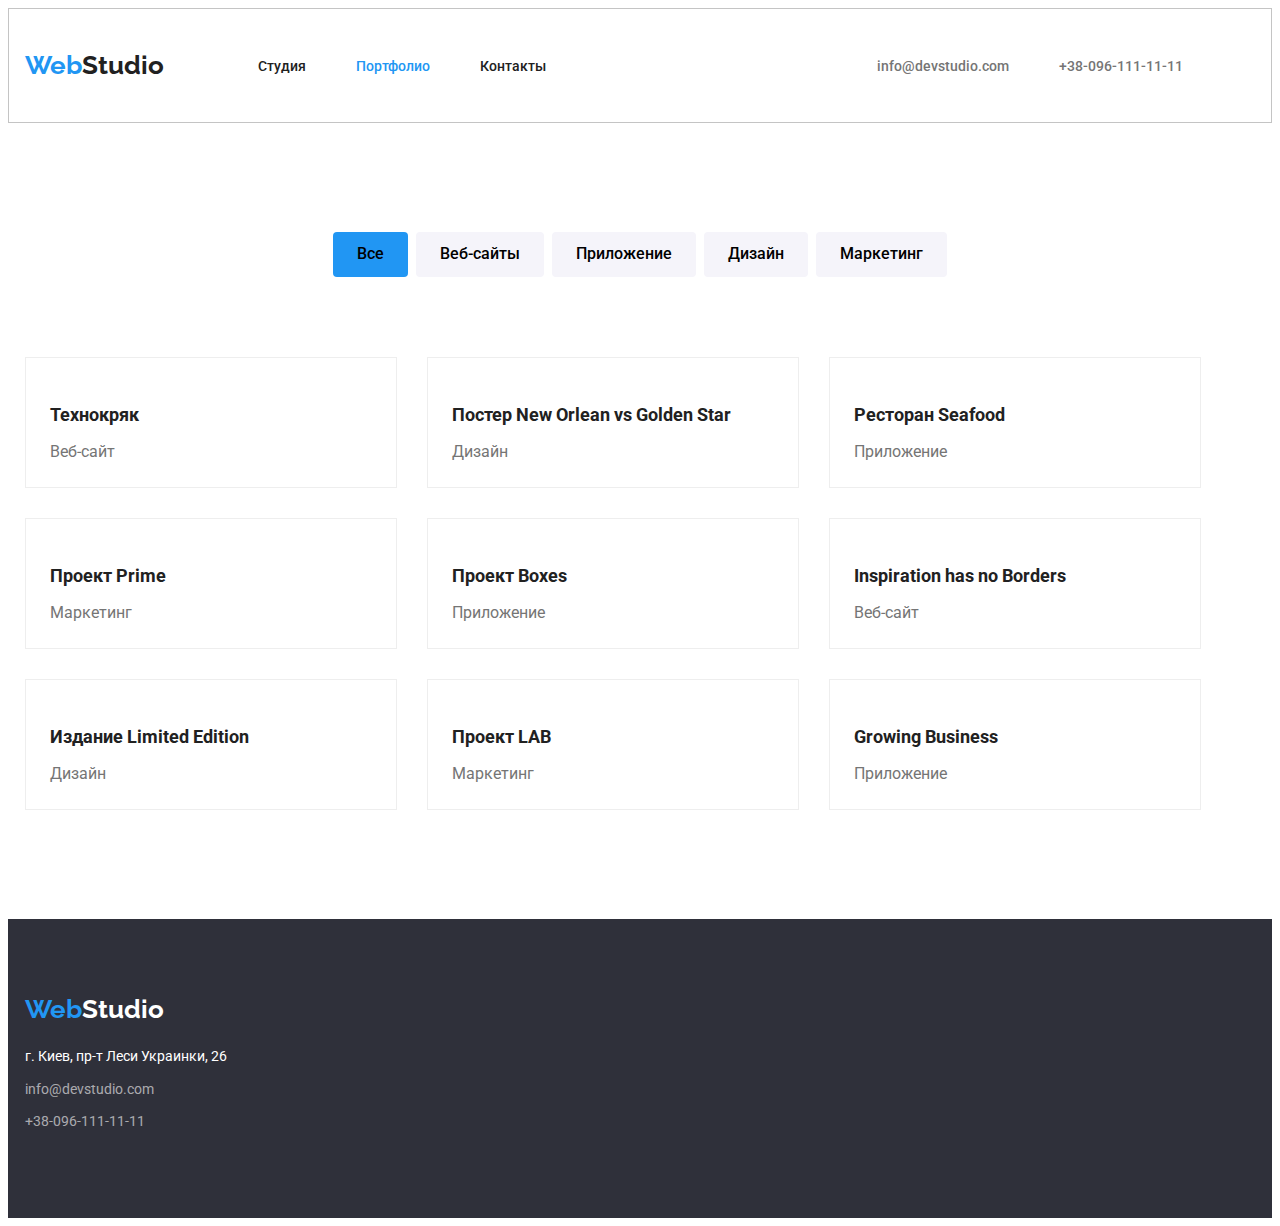
==== portfolio.html @ 48e969ac "fix geometry" ====
<!DOCTYPE html>
<html lang="en">
  <head>
    <meta charset="UTF-8" />
    <meta http-equiv="X-UA-Compatible" content="IE=edge" />
    <meta name="viewport" content="width=device-width, initial-scale=1.0" />
    <link rel="stylesheet" href="./css/styles.css">
    <title>Document</title>
    <link 
    href="https://fonts.googleapis.com/css2?family=Raleway:wght@700&family=Roboto:wght@400;500;700&display=swap" 
    rel="stylesheet">
    <link rel="stylesheet" href="https://cdnjs.cloudflare.com/ajax/libs/modern-normalize/1.1.0/modern-normalize.min.css" integrity="sha512-wpPYUAdjBVSE4KJnH1VR1HeZfpl1ub8YT/NKx4PuQ5NmX2tKuGu6U/JRp5y+Y8XG2tV+wKQpNHVUX03MfMFn9Q==" crossorigin="anonymous" referrerpolicy="no-referrer" />
  </head>
  <body class="body">
      <header class="header">
        <div class="container nav">
      <nav class="header-nav"><a href="./index.html" class="logo"><span class="primary">Web</span><span class="secondary">Studio</span></a>
      <ul class="site-nav list">
          <li class="item"><a class="link" href="./index.html">Студия</a></li>
          <li class="item"><a class="link current" href="">Портфолио</a></li>
          <li class="item"><a class="link" href="">Контакты</a></li>
        </ul>
      </nav>
      <ul class="page-header list">
        <li class="item">
          <a class="contact" href="mailto:info@devstudio.com">info@devstudio.com</a>
        </li>
        <li class="item"><a class="contact" href="tel:+380961111111">+38-096-111-11-11</a></li>
      </ul></div>
    </header>
    <!--Section-->
      <section class="section">
        <div class="container">
        <ul class="button-nav list">
        <li class="item"><button class="button accent" type="button">Все</button></li>
        <li class="item"><button class="button" type="button">Веб-сайты</button></li>
        <li class="item"><button class="button" type="button">Приложение</button></li>
        <li class="item"><button class="button" type="button">Дизайн</button></li>
        <li class="item"><button class="button" type="button">Маркетинг</button></li>
      </ul>
      </div>
      <div class="container"><ul class="breadcrumbs list">
        <li class="flex-elements">
          <a class="list" href="">
            <img src="./images/2 page/1.jpg" alt="" width="370">
                <h3 class="section-title">Технокряк</h3>
                    <p class="section-subtitle">Веб-сайт</p>
            </img>
          </a>
        </li>
        <li class="flex-elements">
          <a class="list" href="">
            <img src="./images/2 page/2.jpg" alt="" width="370">
                <h3 class="section-title">Постер New Orlean vs Golden Star</h3>
                    <p class="section-subtitle">Дизайн</p>
            </img>
            </a>
        </li>
        <li class="flex-elements">
          <a class="list" href="">
            <img src="./images/2 page/3.jpg" alt="" width="370">
                <h3 class="section-title">Ресторан Seafood</h3>
                    <p class="section-subtitle">Приложение</p>
            </img>
            </a>
        </li>
        <li class="flex-elements">
          <a class="list" href="">
            <img src="./images/2 page/4.jpg" alt="" width="370">
                <h3 class="section-title">Проект Prime</h3>
                    <p class="section-subtitle">Маркетинг</p>
            </img>
            </a>
        </li>
        <li class="flex-elements">
          <a class="list" href="">
            <img src="./images/2 page/5.jpg" alt="" width="370">
                <h3 class="section-title" >Проект Boxes</h3>
                    <p class="section-subtitle">Приложение</p>
            </img>
            </a>
        </li>
        <li class="flex-elements">
          <a class="list" href="">
            <img src="./images/2 page/6.jpg" alt="" width="370">
                <h3 class="section-title" >Inspiration has no Borders</h3>
                    <p class="section-subtitle">Веб-сайт</p>
            </img>
            </a>
        </li>
        <li class="flex-elements">
          <a class="list" href="">
            <img src="./images/2 page/7.jpg" alt="" width="370">
                <h3 class="section-title">Издание Limited Edition</h3>
                    <p class="section-subtitle">Дизайн</p>
            </img>
            </a>
        </li>
        <li class="flex-elements">
          <a class="list" href="">
            <img src="./images/2 page/8.jpg" alt="" width="370">
                <h3 class="section-title">Проект LAB</h3>
                    <p class="section-subtitle">Маркетинг</p>
            </img>
            </a>
        </li>
        <li class="flex-elements">
          <a class="list" href="">
            <img src="./images/2 page/9.jpg" alt="" width="370">
                <h3 class="section-title" >Growing Business</h3>
                    <p class="section-subtitle">Приложение</p>
            </img>
            </a>
        </li>
      </ul></div>
    </section>
    <!--footer-->
        <footer class="footer">
          <div class="container">
      <a class="logo" href="WebStudio"><span class="primary">Web</span><span class="footer-secondary">Studio</span></a>
      <address class="address-contact">
        <a class="link" href="https://goo.gl/maps/4HyzWn5kAAkS3F1K7" rel="noopener noreferrer" target="_blank"
          >г. Киев, пр-т Леси Украинки, 26</a
        >
        <a class="contact" href="mailto:info@devstudio.com">info@devstudio.com</a>
        <a class="contact" href="tel:+380961111111">+38-096-111-11-11</a>
      </address></div>
    </footer>
  </body>
</html>
---- css/styles.css ----
/*колір основного тексту #212121*/
/* колір опису #757575 */
/*колір  ссилок футера rgba(255, 255, 255, 0.6); */
/*акцент #2196F3 */
/*color header #FFFFFF */
/*hero and footer #2F303A */
/*section 2 #E5E5E5 */
/*section 3 #F5F4FA */
:root {
  --primary-text-color: #212121;
  --secondary-text-color: #757575;
  --accent-text-color: #2196f3;
  --primary-bg-color: #fff;
  --secondary-bg-color: #2f303a;
  --button-bg-color: #f5f4fa;
}
.list,
.logo,
.link,
.contact {
  margin-top: 0;
  margin-bottom: 0;
  padding-left: 0;
  list-style: none;
  text-decoration: none;
}

.body {
  background-color: var(--primary-bg-color);
  font-family: roboto, sans-serif;
  font-style: normal;
}
.container {
  margin-left: auto;
  margin-right: auto;
  width: 1230px;
  padding: 15px;
  /*outline: 2px solid red;*/
}
.logo {
  margin-right: 94px;
  color: var(--accent-text-color);
  font-family: Raleway, sans-serif;
  font-weight: 700;
  font-size: 26px;
  line-height: 1.2;
}
.logo .primary {
  color: var(--accent-text-color);
  margin-top: 24px;
  margin-bottom: 25px;
}
.logo .secondary {
  color: var(--primary-text-color);
  margin-top: 24px;
  margin-bottom: 25px;
}
.logo .footer-secondary {
  color: var(--primary-bg-color);
}
/*Site-nav*/
.header {
  border: solid 1px #c4c4c4;
}
.header .link {
  margin-top: 32px;
  margin-bottom: 32px;
}
.nav {
  display: flex;
  align-items: center;
}
.header-nav {
  display: flex;
  align-items: center;
}
.site-nav,
.page-header {
  display: flex;
  align-items: center;
  margin-top: 32px;
  margin-bottom: 32px;
}
.site-nav .item:not(:last-child) {
  margin-right: 50px;
}
.site-nav .link {
  padding-left: 0;
  color: var(--primary-text-color);
  font-weight: 500;
  font-size: 14px;
  line-height: 1.15;
}
.site-nav .link.current {
  color: var(--accent-text-color);
}
.site-nav .link:hover,
.site-nav .link:focus {
  color: var(--accent-text-color);
}
.page-header {
  padding-left: 331px;
}
.page-header .item.item:not(:last-child) {
  margin-right: 50px;
}
.page-header .contact {
  color: var(--secondary-text-color);
  font-weight: 500;
  font-size: 14px;
  line-height: 1.14;
}
.page-header .link {
  color: var(--primary-bg-color);
}
.page-header .contact:hover,
.page-header .contact:focus {
  color: var(--accent-text-color);
}
/*hero*/
.hero-title {
  margin-top: 0;
  margin-bottom: 30px;
  color: var(--primary-bg-color);
  font-weight: 900;
  font-size: 44px;
  line-height: 1.4;
  text-align: center;
  letter-spacing: 0.06em;
  text-transform: uppercase;
}
.hero {
  background-color: var(--secondary-bg-color);
  text-align: center;
  /* width: 1600px;
  height: 600px; */
  padding-top: 200px;
  padding-bottom: 280px;
  margin-left: auto;
  margin-right: auto;
}
.button {
  padding: 6px 22px;
  border-radius: 4px;
  border-color: transparent;
  font-family: roboto, sans-serif;
  cursor: pointer;
  font-weight: 500;
  font-size: 16px;
  line-height: 1.8;
}
.button-nav {
  justify-content: center;
  display: flex;
  border-radius: 4px;
}
.button-nav .item:not(:last-child) {
  margin-right: 8px;
}
.button-nav .button {
  background-color: var(--button-bg-color);
  margin-left: auto;
  margin-right: auto;
}
.button-nav .button:focus,
.button-nav .button:hover {
  color: var(--primary-bg-color);
  background-color: var(--accent-text-color);
}
.button-primary {
  display: inline-block;
  border-radius: 4px;
  min-width: 200px;
  padding: 10px 32px;
  color: var(--primary-bg-color);
  background-color: var(--accent-text-color);
  font-family: roboto, sans-serif;
  cursor: pointer;
  font-weight: 500;
  font-size: 16px;
  line-height: 1.8;
}
.button-primary:hover,
.button-primary:focus {
  color: var(--primary-bg-color);
  background-color: #188ce8;
}
.button.accent {
  background-color: var(--accent-text-color);
}
/*section*/
.container .section-title {
  margin-bottom: 10px;
}
/*section about*/
.section-about .item {
  display: inline-block;
  width: 270px;
}
.section-about .item:not(:last-child) {
  margin-right: 30px;
}
.section-about.item:first-child {
  margin-left: 0;
  margin-right: 0;
}
.section {
  padding-top: 94px;
  padding-bottom: 94px;
}
.section-title {
  color: var(--primary-text-color);
  font-weight: 700;
  font-size: 14px;
  line-height: 1.14;
}
.section-subtitle {
  margin-top: 0;
  margin-bottom: 0;
  color: var(--secondary-text-color);
  font-weight: 400;
  font-size: 14px;
  line-height: 1.8;
}
.section-team {
  background-color: #f5f4fa;
  /* width: 1600px; */
  margin-left: auto;
  margin-right: auto;
}
.title {
  margin-top: 0px;
  margin-bottom: 50px;
  font-weight: 700;
  font-size: 36px;
  line-height: 1.16;
  text-align: center;
}
/* .section-about .item {
  margin-right: 30px;
} */
.section-team .section-title {
  font-weight: 500;
  font-size: 16px;
  line-height: 1.16;
  text-align: center;
}
.section-team .section-subtitle {
  font-weight: 400;
  font-size: 16px;
  line-height: 1.16;
  text-align: center;
}
/*flex-index*/
.flex-element {
  display: inline-block;
  border: 1px solid var(--primary-bg-color);
  background-color: var(--primary-bg-color);
  border-radius: 0px 0px 4px 4px;
}
.flex-container .flex-element {
  margin-right: 30px;
}
.flex-container .flex-element:last-child {
  margin-right: 0px;
}
/*flex-portfolio*/
.flex-elements {
  border: 1px solid #eeeeee;
  width: 370px;
  margin-right: 30px;
  margin-bottom: 30px;
}
.flex-elements:nth-child(3n) {
  margin-right: 0;
}
.flex-elements:nth-last-child(-n + 3) {
  margin-bottom: 0;
}
.work-photo .item {
  display: inline-flex;
  margin-right: 30px;
}
.work-photo .item:nth-child(3n) {
  margin-right: 0;
}
.breadcrumbs {
  display: flex;
  flex-wrap: wrap;
  margin-top: 50px;
}
.breadcrumbs .section-title {
  margin-left: 24px;
  margin-top: 20px;
  margin-bottom: 4px;
  font-weight: 700;
  font-size: 18px;
  line-height: 2;
}
.breadcrumbs .section-subtitle {
  margin-left: 24px;
  margin-bottom: 20px;
  font-weight: 400;
  font-size: 16px;
  line-height: 1.87;
}
/*Footer*/
.footer .logo {
  margin-top: 60px;
}
.footer {
  padding-top: 60px;
  padding-bottom: 60px;
  background-color: var(--secondary-bg-color);
  /* width: 1600px; */
  margin-left: auto;
  margin-right: auto;
}

.footer .link {
  margin-top: 20px;
  margin-bottom: 9px;
  display: block;
  color: var(--primary-bg-color);
  font-family: Roboto, sans-serif;
  font-style: normal;
  font-weight: 400;
  font-size: 14px;
  line-height: 1.7;
}
.footer .contact {
  margin-bottom: 9px;
  display: block;
  color: rgba(255, 255, 255, 0.6);
  font-family: Roboto, sans-serif;
  font-style: normal;
  font-weight: 400;
  font-size: 14px;
  line-height: 1.7;
}
.footer .address-contact {
  font-family: "Roboto";
  font-style: normal;
  font-weight: 400;
  font-size: 14px;
  line-height: 1.7;
}
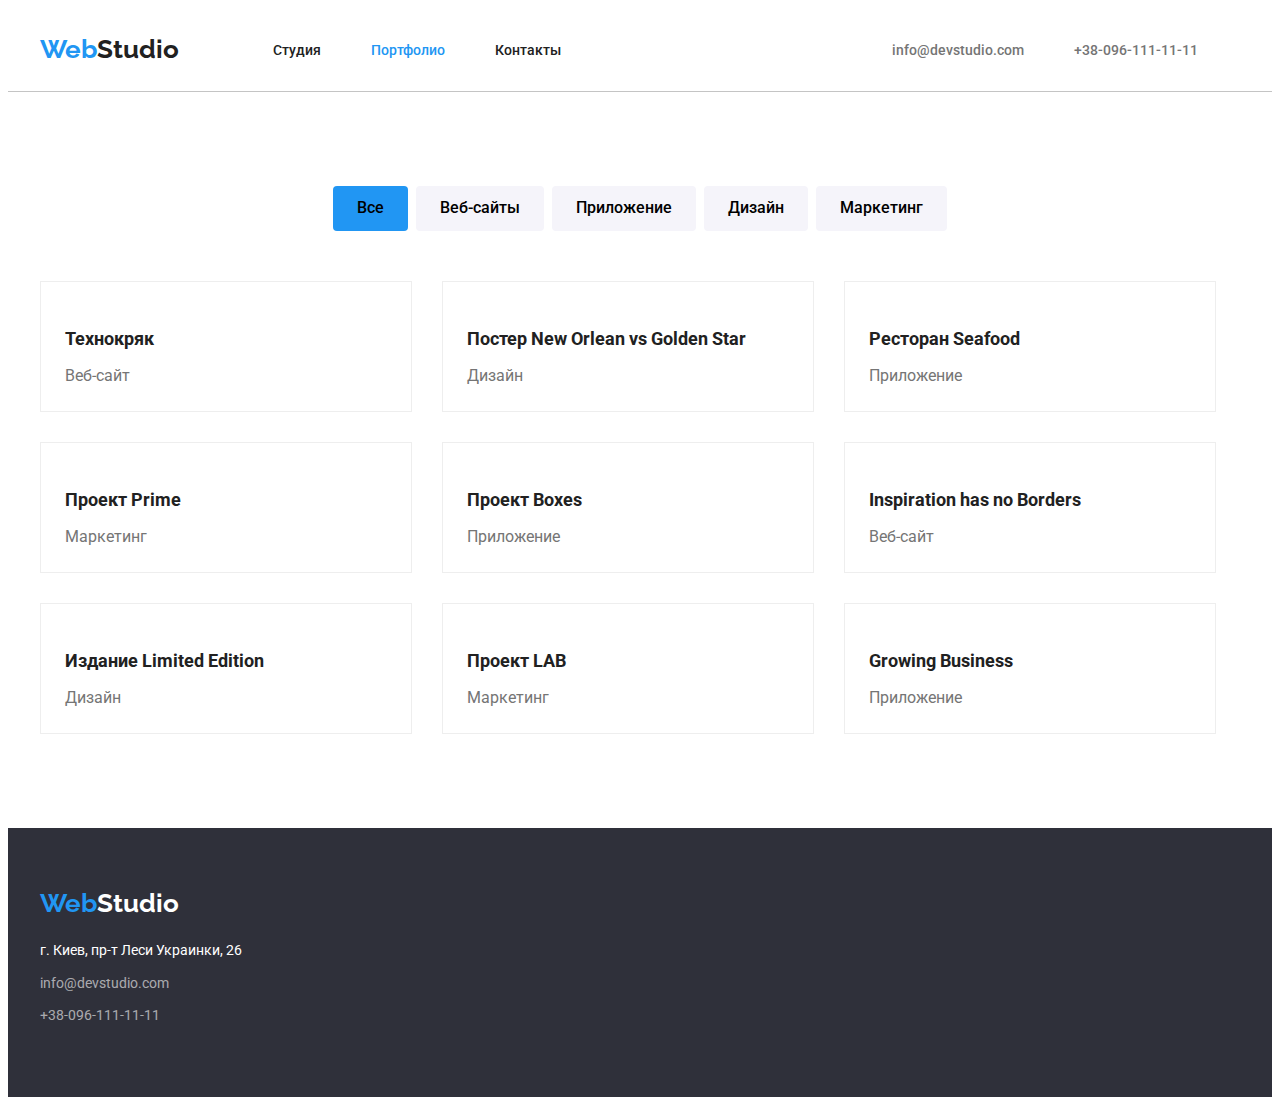
==== commit a78478c6: "fix geometry and class" ====
--- a/portfolio.html
+++ b/portfolio.html
@@ -29,6 +29,7 @@
       </ul></div>
     </header>
     <!--Section-->
+    <main>
       <section class="section">
         <div class="container">
         <ul class="button-nav list">
@@ -43,77 +44,92 @@
         <li class="flex-elements">
           <a class="list" href="">
             <img src="./images/2 page/1.jpg" alt="" width="370">
-                <h3 class="section-title">Технокряк</h3>
+                <div class="breadcrumbs-holder">
+                  <h3 class="section-title">Технокряк</h3>
                     <p class="section-subtitle">Веб-сайт</p>
+                  </div>
             </img>
           </a>
         </li>
         <li class="flex-elements">
           <a class="list" href="">
             <img src="./images/2 page/2.jpg" alt="" width="370">
-                <h3 class="section-title">Постер New Orlean vs Golden Star</h3>
+                <div class="breadcrumbs-holder">
+                  <h3 class="section-title">Постер New Orlean vs Golden Star</h3>
                     <p class="section-subtitle">Дизайн</p>
+                  </div>
             </img>
             </a>
         </li>
         <li class="flex-elements">
           <a class="list" href="">
             <img src="./images/2 page/3.jpg" alt="" width="370">
-                <h3 class="section-title">Ресторан Seafood</h3>
+                <div class="breadcrumbs-holder">
+                  <h3 class="section-title">Ресторан Seafood</h3>
                     <p class="section-subtitle">Приложение</p>
+                  </div>
             </img>
             </a>
         </li>
         <li class="flex-elements">
           <a class="list" href="">
             <img src="./images/2 page/4.jpg" alt="" width="370">
-                <h3 class="section-title">Проект Prime</h3>
-                    <p class="section-subtitle">Маркетинг</p>
+                <div class="breadcrumbs-holder">
+                  <h3 class="section-title">Проект Prime</h3>
+                  <p class="section-subtitle">Маркетинг</p>
+                  </div>
             </img>
             </a>
         </li>
         <li class="flex-elements">
           <a class="list" href="">
             <img src="./images/2 page/5.jpg" alt="" width="370">
-                <h3 class="section-title" >Проект Boxes</h3>
-                    <p class="section-subtitle">Приложение</p>
+                <div class="breadcrumbs-holder">
+                  <h3 class="section-title">Проект Boxes</h3>
+                  <p class="section-subtitle">Приложение</p>
+                  </div>
             </img>
             </a>
         </li>
         <li class="flex-elements">
           <a class="list" href="">
             <img src="./images/2 page/6.jpg" alt="" width="370">
-                <h3 class="section-title" >Inspiration has no Borders</h3>
+                <div class="breadcrumbs-holder">
+                  <h3 class="section-title">Inspiration has no Borders</h3>
                     <p class="section-subtitle">Веб-сайт</p>
+                  </div>
             </img>
             </a>
         </li>
         <li class="flex-elements">
           <a class="list" href="">
             <img src="./images/2 page/7.jpg" alt="" width="370">
-                <h3 class="section-title">Издание Limited Edition</h3>
+                <div class="breadcrumbs-holder"><h3 class="section-title">Издание Limited Edition</h3>
                     <p class="section-subtitle">Дизайн</p>
+                  </div>
             </img>
             </a>
         </li>
         <li class="flex-elements">
           <a class="list" href="">
             <img src="./images/2 page/8.jpg" alt="" width="370">
-                <h3 class="section-title">Проект LAB</h3>
+                <div class="breadcrumbs-holder"><h3 class="section-title">Проект LAB</h3>
                     <p class="section-subtitle">Маркетинг</p>
+                  </div>
             </img>
             </a>
         </li>
         <li class="flex-elements">
           <a class="list" href="">
             <img src="./images/2 page/9.jpg" alt="" width="370">
-                <h3 class="section-title" >Growing Business</h3>
-                    <p class="section-subtitle">Приложение</p>
+                <div class="breadcrumbs-holder"><h3 class="section-title" >Growing Business</h3>
+                    <p class="section-subtitle">Приложение</p></div>
             </img>
             </a>
         </li>
       </ul></div>
     </section>
+    </main>
     <!--footer-->
         <footer class="footer">
           <div class="container">
--- a/css/styles.css
+++ b/css/styles.css
@@ -18,25 +18,32 @@
 .logo,
 .link,
 .contact {
-  margin-top: 0;
-  margin-bottom: 0;
-  padding-left: 0;
   list-style: none;
   text-decoration: none;
-}
-
+  padding: 0%;
+  margin: 0%;
+}
+.img {
+  display: block;
+}
 .body {
   background-color: var(--primary-bg-color);
   font-family: roboto, sans-serif;
   font-style: normal;
 }
 .container {
-  margin-left: auto;
-  margin-right: auto;
-  width: 1230px;
-  padding: 15px;
-  /*outline: 2px solid red;*/
-}
+  width: 1200px;
+  padding-left: 15px;
+  padding-right: 15px;
+  margin-left: auto;
+  margin-right: auto;
+  /* outline: 2px solid red; */
+}
+.section {
+  padding-top: 94px;
+  padding-bottom: 94px;
+}
+/*Logo*/
 .logo {
   margin-right: 94px;
   color: var(--accent-text-color);
@@ -60,32 +67,28 @@
 }
 /*Site-nav*/
 .header {
-  border: solid 1px #c4c4c4;
+  border-bottom: solid 1px #c4c4c4;
 }
 .header .link {
   margin-top: 32px;
   margin-bottom: 32px;
 }
+.header-nav,
 .nav {
   display: flex;
   align-items: center;
 }
-.header-nav {
-  display: flex;
-  align-items: center;
-}
 .site-nav,
 .page-header {
-  display: flex;
-  align-items: center;
+  display: inline-flex;
   margin-top: 32px;
   margin-bottom: 32px;
+  padding: 0;
 }
 .site-nav .item:not(:last-child) {
   margin-right: 50px;
 }
 .site-nav .link {
-  padding-left: 0;
   color: var(--primary-text-color);
   font-weight: 500;
   font-size: 14px;
@@ -98,11 +101,9 @@
 .site-nav .link:focus {
   color: var(--accent-text-color);
 }
-.page-header {
-  padding-left: 331px;
-}
 .page-header .item.item:not(:last-child) {
   margin-right: 50px;
+  margin-left: 331px;
 }
 .page-header .contact {
   color: var(--secondary-text-color);
@@ -117,7 +118,7 @@
 .page-header .contact:focus {
   color: var(--accent-text-color);
 }
-/*hero*/
+/*Hero*/
 .hero-title {
   margin-top: 0;
   margin-bottom: 30px;
@@ -132,10 +133,8 @@
 .hero {
   background-color: var(--secondary-bg-color);
   text-align: center;
-  /* width: 1600px;
-  height: 600px; */
   padding-top: 200px;
-  padding-bottom: 280px;
+  padding-bottom: 200px;
   margin-left: auto;
   margin-right: auto;
 }
@@ -149,24 +148,6 @@
   font-size: 16px;
   line-height: 1.8;
 }
-.button-nav {
-  justify-content: center;
-  display: flex;
-  border-radius: 4px;
-}
-.button-nav .item:not(:last-child) {
-  margin-right: 8px;
-}
-.button-nav .button {
-  background-color: var(--button-bg-color);
-  margin-left: auto;
-  margin-right: auto;
-}
-.button-nav .button:focus,
-.button-nav .button:hover {
-  color: var(--primary-bg-color);
-  background-color: var(--accent-text-color);
-}
 .button-primary {
   display: inline-block;
   border-radius: 4px;
@@ -185,73 +166,75 @@
   color: var(--primary-bg-color);
   background-color: #188ce8;
 }
-.button.accent {
-  background-color: var(--accent-text-color);
-}
 /*section*/
-.container .section-title {
-  margin-bottom: 10px;
-}
-/*section about*/
+.section-about {
+  padding-bottom: 0;
+}
 .section-about .item {
   display: inline-block;
   width: 270px;
-}
-.section-about .item:not(:last-child) {
-  margin-right: 30px;
-}
-.section-about.item:first-child {
-  margin-left: 0;
-  margin-right: 0;
-}
-.section {
-  padding-top: 94px;
-  padding-bottom: 94px;
-}
-.section-title {
+  margin-right: -3px;
+}
+.section-about .item:not(:first-child) {
+  margin-left: 30px;
+}
+.section-about-title {
+  margin-top: 0;
+  margin-bottom: 10px;
   color: var(--primary-text-color);
   font-weight: 700;
   font-size: 14px;
   line-height: 1.14;
 }
-.section-subtitle {
-  margin-top: 0;
-  margin-bottom: 0;
+.section-about-text {
   color: var(--secondary-text-color);
   font-weight: 400;
   font-size: 14px;
   line-height: 1.8;
 }
+/*Work-photo*/
+.work-photo .item {
+  display: inline-flex;
+  margin-right: 30px;
+}
+.work-photo .item:last-child {
+  display: inline-flex;
+  margin-right: -8px;
+}
+/*Team*/
 .section-team {
   background-color: #f5f4fa;
-  /* width: 1600px; */
   margin-left: auto;
   margin-right: auto;
 }
 .title {
-  margin-top: 0px;
+  margin-top: 0;
   margin-bottom: 50px;
   font-weight: 700;
   font-size: 36px;
   line-height: 1.16;
   text-align: center;
 }
-/* .section-about .item {
-  margin-right: 30px;
-} */
-.section-team .section-title {
+.section-team-title {
+  margin-bottom: 10px;
+  margin-top: 0px;
   font-weight: 500;
   font-size: 16px;
   line-height: 1.16;
   text-align: center;
 }
-.section-team .section-subtitle {
+.section-team-text {
+  margin-top: 0px;
+  margin-bottom: 0px;
   font-weight: 400;
   font-size: 16px;
   line-height: 1.16;
   text-align: center;
 }
-/*flex-index*/
+.section-team-holder {
+  padding-top: 30px;
+  padding-bottom: 30px;
+}
 .flex-element {
   display: inline-block;
   border: 1px solid var(--primary-bg-color);
@@ -262,9 +245,33 @@
   margin-right: 30px;
 }
 .flex-container .flex-element:last-child {
-  margin-right: 0px;
-}
-/*flex-portfolio*/
+  margin-right: -9px;
+}
+/*Portfolio*/
+/*Button*/
+.button-nav {
+  justify-content: center;
+  display: flex;
+  border-radius: 4px;
+  margin-bottom: 50px;
+}
+.button-nav .item:not(:last-child) {
+  margin-right: 8px;
+}
+.button-nav .button {
+  background-color: var(--button-bg-color);
+  margin-left: auto;
+  margin-right: auto;
+}
+.button-nav .button:focus,
+.button-nav .button:hover {
+  color: var(--primary-bg-color);
+  background-color: var(--accent-text-color);
+}
+.button.accent {
+  background-color: var(--accent-text-color);
+}
+/*Portfolio-works*/
 .flex-elements {
   border: 1px solid #eeeeee;
   width: 370px;
@@ -277,32 +284,30 @@
 .flex-elements:nth-last-child(-n + 3) {
   margin-bottom: 0;
 }
-.work-photo .item {
-  display: inline-flex;
-  margin-right: 30px;
-}
-.work-photo .item:nth-child(3n) {
-  margin-right: 0;
-}
 .breadcrumbs {
   display: flex;
   flex-wrap: wrap;
-  margin-top: 50px;
+}
+.breadcrumbs-holder {
+  padding: 20px 24px 20px 24px;
 }
 .breadcrumbs .section-title {
-  margin-left: 24px;
-  margin-top: 20px;
+  margin-top: 0px;
   margin-bottom: 4px;
+  font-style: normal;
   font-weight: 700;
   font-size: 18px;
   line-height: 2;
+  color: var(--primary-text-color);
 }
 .breadcrumbs .section-subtitle {
-  margin-left: 24px;
-  margin-bottom: 20px;
+  margin-top: 0px;
+  margin-bottom: 0px;
+  font-style: normal;
   font-weight: 400;
   font-size: 16px;
   line-height: 1.87;
+  color: var(--secondary-text-color);
 }
 /*Footer*/
 .footer .logo {
@@ -312,7 +317,6 @@
   padding-top: 60px;
   padding-bottom: 60px;
   background-color: var(--secondary-bg-color);
-  /* width: 1600px; */
   margin-left: auto;
   margin-right: auto;
 }
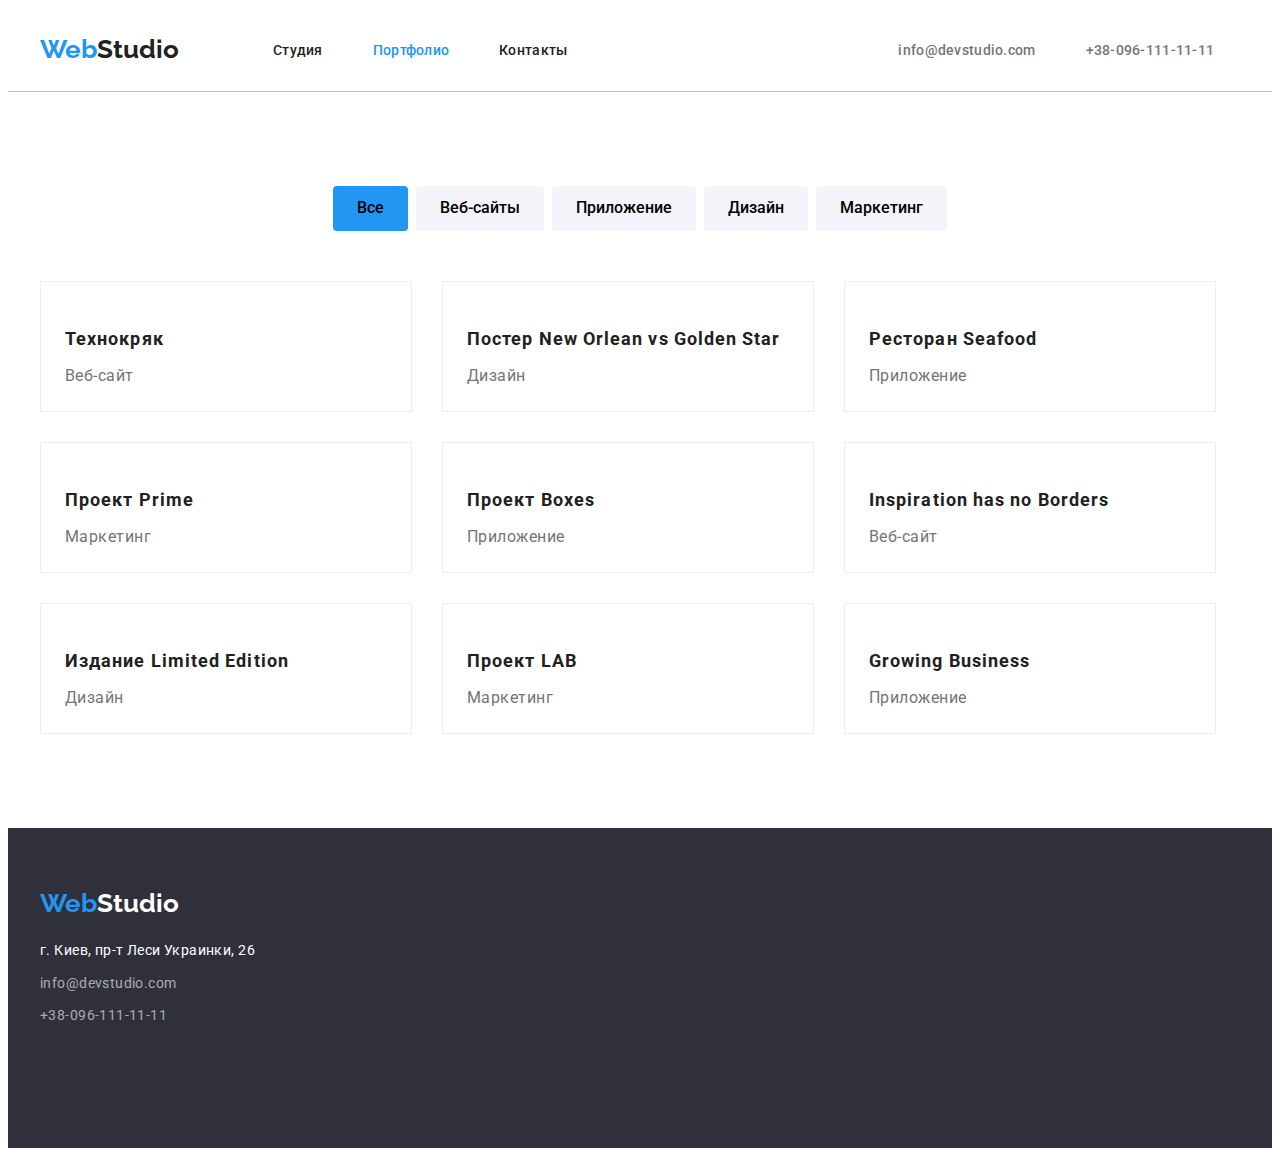
==== commit 361e6c1c: "fix-geometry" ====
--- a/portfolio.html
+++ b/portfolio.html
@@ -135,11 +135,11 @@
           <div class="container">
       <a class="logo" href="WebStudio"><span class="primary">Web</span><span class="footer-secondary">Studio</span></a>
       <address class="address-contact">
-        <a class="link" href="https://goo.gl/maps/4HyzWn5kAAkS3F1K7" rel="noopener noreferrer" target="_blank"
-          >г. Киев, пр-т Леси Украинки, 26</a
-        >
-        <a class="contact" href="mailto:info@devstudio.com">info@devstudio.com</a>
-        <a class="contact" href="tel:+380961111111">+38-096-111-11-11</a>
+        <ul class="footer-container list">
+          <li class="item"><a class="link" href="https://goo.gl/maps/4HyzWn5kAAkS3F1K7" rel="noopener noreferrer" target="_blank"
+          >г. Киев, пр-т Леси Украинки, 26</a></li>
+        <li class="item"><a class="contact" href="mailto:info@devstudio.com">info@devstudio.com</a></li>
+        <li class="item"><a class="contact" href="tel:+380961111111">+38-096-111-11-11</a></li>
       </address></div>
     </footer>
   </body>
--- a/css/styles.css
+++ b/css/styles.css
@@ -25,6 +25,7 @@
 }
 .img {
   display: block;
+  max-width: 100%;
 }
 .body {
   background-color: var(--primary-bg-color);
@@ -93,6 +94,7 @@
   font-weight: 500;
   font-size: 14px;
   line-height: 1.15;
+  letter-spacing: 0.02em;
 }
 .site-nav .link.current {
   color: var(--accent-text-color);
@@ -110,6 +112,7 @@
   font-weight: 500;
   font-size: 14px;
   line-height: 1.14;
+  letter-spacing: 0.02em;
 }
 .page-header .link {
   color: var(--primary-bg-color);
@@ -185,12 +188,15 @@
   font-weight: 700;
   font-size: 14px;
   line-height: 1.14;
+  text-transform: uppercase;
+  letter-spacing: 0.03em;
 }
 .section-about-text {
   color: var(--secondary-text-color);
   font-weight: 400;
   font-size: 14px;
   line-height: 1.8;
+  letter-spacing: 0.03em;
 }
 /*Work-photo*/
 .work-photo .item {
@@ -214,6 +220,8 @@
   font-size: 36px;
   line-height: 1.16;
   text-align: center;
+  letter-spacing: 0.03em;
+  color: var(--primary-text-color);
 }
 .section-team-title {
   margin-bottom: 10px;
@@ -222,6 +230,8 @@
   font-size: 16px;
   line-height: 1.16;
   text-align: center;
+  letter-spacing: 0.03em;
+  color: var(--primary-text-color);
 }
 .section-team-text {
   margin-top: 0px;
@@ -230,6 +240,8 @@
   font-size: 16px;
   line-height: 1.16;
   text-align: center;
+  letter-spacing: 0.03em;
+  color: var(--secondary-text-color);
 }
 .section-team-holder {
   padding-top: 30px;
@@ -299,6 +311,7 @@
   font-size: 18px;
   line-height: 2;
   color: var(--primary-text-color);
+  letter-spacing: 0.06em;
 }
 .breadcrumbs .section-subtitle {
   margin-top: 0px;
@@ -308,6 +321,7 @@
   font-size: 16px;
   line-height: 1.87;
   color: var(--secondary-text-color);
+  letter-spacing: 0.03em;
 }
 /*Footer*/
 .footer .logo {
@@ -320,27 +334,33 @@
   margin-left: auto;
   margin-right: auto;
 }
-
+.footer-container {
+  margin-top: 20px;
+  margin-bottom: 60px;
+}
+.footer-container .item {
+  margin-bottom: 9px;
+}
+.footer-container .item:last-child {
+  margin-bottom: 0px;
+}
 .footer .link {
-  margin-top: 20px;
-  margin-bottom: 9px;
-  display: block;
   color: var(--primary-bg-color);
   font-family: Roboto, sans-serif;
   font-style: normal;
   font-weight: 400;
   font-size: 14px;
   line-height: 1.7;
+  letter-spacing: 0.03em;
 }
 .footer .contact {
-  margin-bottom: 9px;
-  display: block;
   color: rgba(255, 255, 255, 0.6);
   font-family: Roboto, sans-serif;
   font-style: normal;
   font-weight: 400;
   font-size: 14px;
   line-height: 1.7;
+  letter-spacing: 0.03em;
 }
 .footer .address-contact {
   font-family: "Roboto";
@@ -348,4 +368,5 @@
   font-weight: 400;
   font-size: 14px;
   line-height: 1.7;
-}
+  letter-spacing: 0.03em;
+}
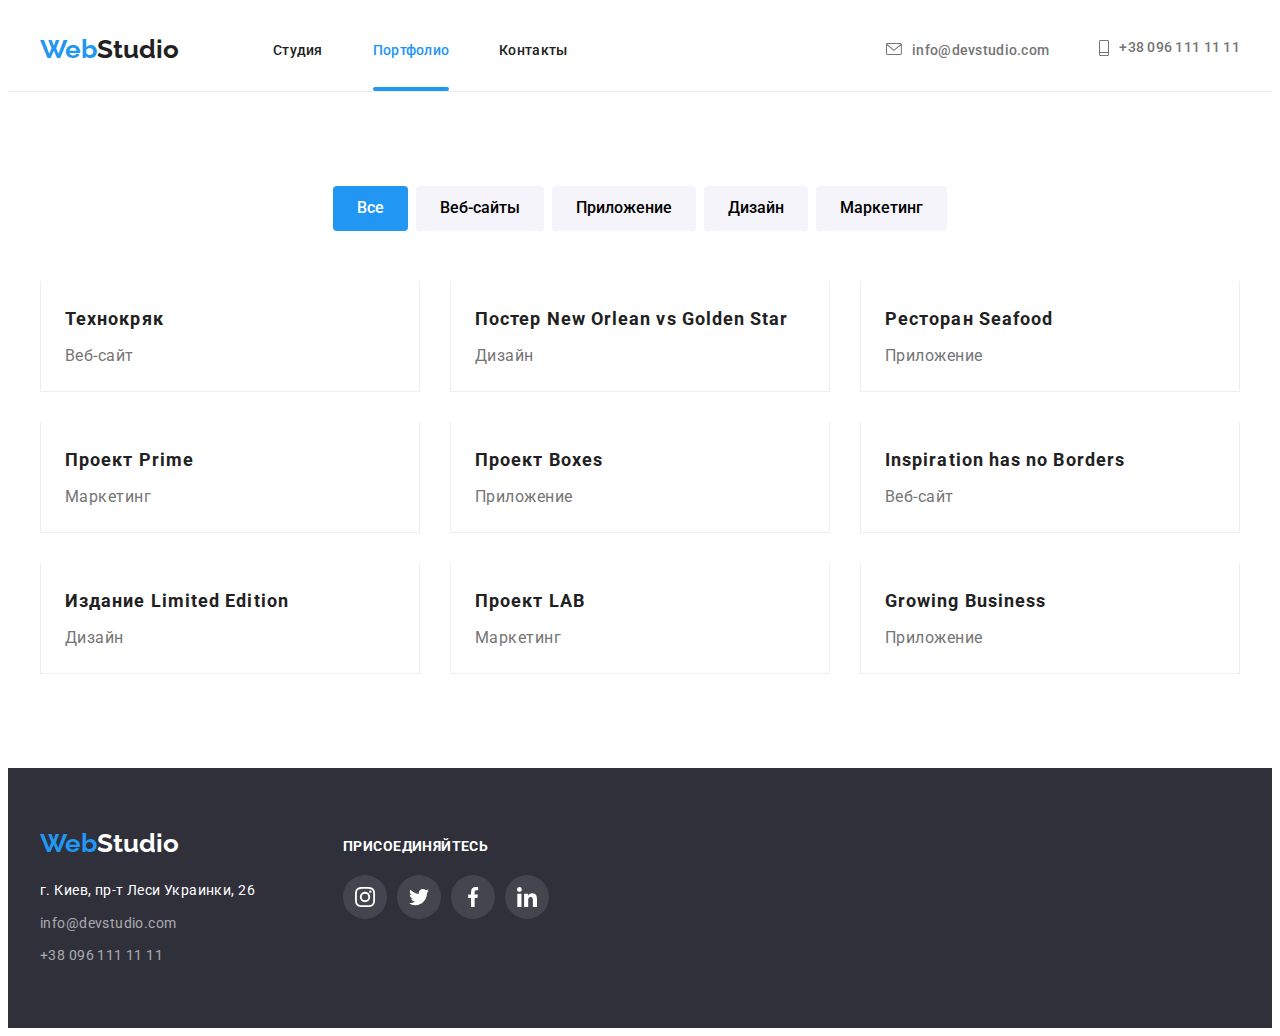
==== commit 31052a2f: "modal window" ====
--- a/portfolio.html
+++ b/portfolio.html
@@ -23,9 +23,16 @@
       </nav>
       <ul class="page-header list">
         <li class="item">
-          <a class="contact" href="mailto:info@devstudio.com">info@devstudio.com</a>
+          <a class="contact" href="mailto:info@devstudio.com">
+     <svg class="contacts-icon" width="16" height="12">
+       <use href="./images/sprite.svg#icon-envelope"></use>
+     </svg>info@devstudio.com</a>
         </li>
-        <li class="item"><a class="contact" href="tel:+380961111111">+38-096-111-11-11</a></li>
+        <li class="item"><a class="contact" href="tel:+380961111111">
+         <svg class="contacts-icon" width="10" height="16">
+           <use href="./images/sprite.svg#icon-Telephone"></use>
+         </svg> 
+          +38 096 111 11 11</a></li>
       </ul></div>
     </header>
     <!--Section-->
@@ -39,11 +46,12 @@
         <li class="item"><button class="button" type="button">Дизайн</button></li>
         <li class="item"><button class="button" type="button">Маркетинг</button></li>
       </ul>
-      </div>
-      <div class="container"><ul class="breadcrumbs list">
+     <ul class="breadcrumbs list">
         <li class="flex-elements">
           <a class="list" href="">
+            <div class="breadcrumbs-text">
             <img src="./images/2 page/1.jpg" alt="" width="370">
+          <p class="breadcrumbs-about">Ресурс предлагает комплексные предложения с разным уровнем функционала и сервисов.Все это позволит посетителю получить исчерпывающие сведения о компании или частном лице.</p></div>
                 <div class="breadcrumbs-holder">
                   <h3 class="section-title">Технокряк</h3>
                     <p class="section-subtitle">Веб-сайт</p>
@@ -132,15 +140,51 @@
     </main>
     <!--footer-->
         <footer class="footer">
-          <div class="container">
+      <div class="container">
+        <div class="footer-adress">
       <a class="logo" href="WebStudio"><span class="primary">Web</span><span class="footer-secondary">Studio</span></a>
-      <address class="address-contact">
+      <address>
         <ul class="footer-container list">
-          <li class="item"><a class="link" href="https://goo.gl/maps/4HyzWn5kAAkS3F1K7" rel="noopener noreferrer" target="_blank"
+        <li class="item"><a class="link" href="https://goo.gl/maps/4HyzWn5kAAkS3F1K7" rel="noopener noreferrer" target="_blank"
           >г. Киев, пр-т Леси Украинки, 26</a></li>
         <li class="item"><a class="contact" href="mailto:info@devstudio.com">info@devstudio.com</a></li>
-        <li class="item"><a class="contact" href="tel:+380961111111">+38-096-111-11-11</a></li>
-      </address></div>
+        <li class="item"><a class="contact" href="tel:+380961111111">+38 096 111 11 11</a></li>
+        </ul>
+      </address>
+        </div>
+      <div class="footer-social">
+        <h2 class="footer-title">Присоединяйтесь</h2>
+        <ul class="social-list list">
+            <li class="social-item">
+              <a href="" class="social-link">
+              <svg class="social-icon" width="20" height="20">
+                <use href="./images/sprite.svg#icon-instagram-2"></use>
+              </svg></a>
+            </li>
+            <li class="social-item">
+              <a href="" class="social-link">
+              <svg class="social-icon" width="20" height="20">
+                <use href="./images/sprite.svg#icon-twitter-1"></use>
+              </svg>
+              </a>
+            </li>
+            <li class="social-item">
+              <a href="" class="social-link">
+              <svg class="social-icon" width="20" height="20">
+                <use href="./images/sprite.svg#icon-facebook-1"></use>
+              </svg>
+              </a>
+            </li>
+            <li class="social-item">
+              <a href="" class="social-link">
+              <svg class="social-icon" width="20" height="20">
+                <use href="./images/sprite.svg#icon-linkedin-1"></use>
+              </svg>
+              </a>
+            </li>
+            </ul>
+      </div>
+    </div>
     </footer>
   </body>
 </html>--- a/css/styles.css
+++ b/css/styles.css
@@ -23,9 +23,10 @@
   padding: 0%;
   margin: 0%;
 }
-.img {
+img {
   display: block;
   max-width: 100%;
+  height: auto;
 }
 .body {
   background-color: var(--primary-bg-color);
@@ -43,6 +44,35 @@
 .section {
   padding-top: 94px;
   padding-bottom: 94px;
+}
+.backdrop {
+  position: fixed;
+  width: 100%;
+  height: 1024px;
+  top: 0;
+  background-color: rgba(0, 0, 0, 0.2);
+}
+.modal {
+  position: absolute;
+  top: 50%;
+  left: 50%;
+  transform: translate(-50%, -50%);
+  width: 528px;
+  height: 581px;
+  background-color: var(--primary-bg-color);
+  border-radius: 4px;
+}
+.modal-button {
+  position: absolute;
+  top: 8px;
+  right: 8px;
+  border: 1px solid rgba(0, 0, 0, 0.1);
+  border-radius: 50%;
+}
+.is-hidden {
+  opacity: 0;
+  pointer-events: none;
+  visibility: hidden;
 }
 /*Logo*/
 .logo {
@@ -68,7 +98,7 @@
 }
 /*Site-nav*/
 .header {
-  border-bottom: solid 1px #c4c4c4;
+  border-bottom: solid 1px #ececec;
 }
 .header .link {
   margin-top: 32px;
@@ -81,9 +111,9 @@
 }
 .site-nav,
 .page-header {
-  display: inline-flex;
+  display: flex;
   margin-top: 32px;
-  margin-bottom: 32px;
+  margin-left: auto;
   padding: 0;
 }
 .site-nav .item:not(:last-child) {
@@ -99,15 +129,26 @@
 .site-nav .link.current {
   color: var(--accent-text-color);
 }
+.site-nav .link.current::after {
+  content: "";
+  display: block;
+  margin-top: 28px;
+  width: 100%;
+  height: 4px;
+  background-color: var(--accent-text-color);
+  border-radius: 2px;
+}
 .site-nav .link:hover,
 .site-nav .link:focus {
   color: var(--accent-text-color);
 }
 .page-header .item.item:not(:last-child) {
   margin-right: 50px;
-  margin-left: 331px;
+  margin-left: auto;
 }
 .page-header .contact {
+  margin-bottom: 32px;
+  display: inline-flex;
   color: var(--secondary-text-color);
   font-weight: 500;
   font-size: 14px;
@@ -118,10 +159,18 @@
   color: var(--primary-bg-color);
 }
 .page-header .contact:hover,
-.page-header .contact:focus {
+.page-header .contact:focus,
+.contacts-icon:hover,
+.contacts-icon:focus {
   color: var(--accent-text-color);
+  fill: var(--accent-text-color);
+}
+.contacts-icon {
+  fill: var(--secondary-text-color);
+  margin-right: 10px;
 }
 /*Hero*/
+
 .hero-title {
   margin-top: 0;
   margin-bottom: 30px;
@@ -134,12 +183,19 @@
   text-transform: uppercase;
 }
 .hero {
+  max-width: 1600px;
+  height: 600px;
+  margin-left: auto;
+  margin-right: auto;
+  background-image: linear-gradient(rgba(47, 48, 58, 0.4), rgba(47, 48, 58, 0.4)),
+    url("../images/hero-title.jpg");
+  background-repeat: no-repeat;
+  background-position: center;
+  background-size: cover;
   background-color: var(--secondary-bg-color);
   text-align: center;
   padding-top: 200px;
   padding-bottom: 200px;
-  margin-left: auto;
-  margin-right: auto;
 }
 .button {
   padding: 6px 22px;
@@ -153,6 +209,7 @@
 }
 .button-primary {
   display: inline-block;
+  border: 0;
   border-radius: 4px;
   min-width: 200px;
   padding: 10px 32px;
@@ -192,21 +249,50 @@
   letter-spacing: 0.03em;
 }
 .section-about-text {
+  margin: 0;
   color: var(--secondary-text-color);
   font-weight: 400;
   font-size: 14px;
   line-height: 1.8;
   letter-spacing: 0.03em;
 }
+.section-about-box {
+  display: flex;
+  height: 120px;
+  margin-bottom: 30px;
+  align-items: center;
+  justify-content: center;
+  background-color: var(--button-bg-color);
+  border-radius: 4px;
+}
 /*Work-photo*/
+.work-title {
+  position: absolute;
+  margin: 0;
+  padding-top: 27px;
+  bottom: 0;
+  width: 100%;
+  height: 70px;
+  color: var(--primary-bg-color);
+  background: rgba(47, 48, 58, 0.8);
+  font-weight: 700;
+  font-size: 14px;
+  line-height: 1.14;
+  text-transform: uppercase;
+  text-align: center;
+  letter-spacing: 0.03em;
+}
 .work-photo .item {
-  display: inline-flex;
+  position: relative;
+  display: inline-block;
+}
+.work-photo .item:not(:last-child) {
   margin-right: 30px;
 }
-.work-photo .item:last-child {
-  display: inline-flex;
-  margin-right: -8px;
-}
+.work-photo .item:not(:last-child) {
+  width: calc((100% - 60px) / 3);
+}
+
 /*Team*/
 .section-team {
   background-color: #f5f4fa;
@@ -238,7 +324,7 @@
   margin-bottom: 0px;
   font-weight: 400;
   font-size: 16px;
-  line-height: 1.16;
+  line-height: 1.17;
   text-align: center;
   letter-spacing: 0.03em;
   color: var(--secondary-text-color);
@@ -249,16 +335,73 @@
 }
 .flex-element {
   display: inline-block;
-  border: 1px solid var(--primary-bg-color);
   background-color: var(--primary-bg-color);
   border-radius: 0px 0px 4px 4px;
 }
-.flex-container .flex-element {
+.flex-element:not(:last-child) {
   margin-right: 30px;
 }
-.flex-container .flex-element:last-child {
-  margin-right: -9px;
-}
+.flex-element:not(:last-child) {
+  width: calc((100% - 90px) / 4);
+}
+.social-list {
+  margin-top: 16px;
+  display: flex;
+  justify-content: center;
+}
+.social-item:not(:last-child) {
+  margin-right: 10px;
+}
+.social-item {
+  width: 44px;
+  height: 44px;
+}
+.social-link {
+  width: 100%;
+  height: 100%;
+  border-radius: 50%;
+  display: flex;
+  align-items: center;
+  justify-content: center;
+}
+.social-link {
+  fill: #afb1b8;
+}
+.social-link:hover,
+.social-link:focus {
+  background-color: var(--accent-text-color);
+  fill: var(--primary-bg-color);
+}
+.clients-list {
+  display: flex;
+}
+.clients-card {
+  width: 170px;
+  height: 92px;
+  margin-left: 30px;
+}
+.clients-card:first-child {
+  margin-left: 0px;
+}
+.clients-link {
+  display: flex;
+  align-items: center;
+  justify-content: center;
+  width: 100%;
+  height: 100%;
+  fill: var(--accent-text-color);
+  border: 1px solid #afb1b8;
+  border-radius: 4px;
+}
+.clients-link {
+  fill: #afb1b8;
+}
+.clients-link:focus,
+.clients-link:hover {
+  border-color: var(--accent-text-color);
+  fill: var(--accent-text-color);
+}
+
 /*Portfolio*/
 /*Button*/
 .button-nav {
@@ -282,25 +425,39 @@
 }
 .button.accent {
   background-color: var(--accent-text-color);
+  color: var(--primary-bg-color);
 }
 /*Portfolio-works*/
-.flex-elements {
+/* .flex-elements {
   border: 1px solid #eeeeee;
   width: 370px;
   margin-right: 30px;
   margin-bottom: 30px;
-}
-.flex-elements:nth-child(3n) {
+} */
+/* .flex-elements:nth-child(3n) {
   margin-right: 0;
 }
 .flex-elements:nth-last-child(-n + 3) {
-  margin-bottom: 0;
-}
+  margin-bottom: 0; */
+
 .breadcrumbs {
   display: flex;
   flex-wrap: wrap;
+  margin-right: -30px;
+  margin-bottom: -30px;
+}
+.breadcrumbs .flex-elements {
+  display: block;
+  flex-basis: calc(100% / 3 - 30px);
+}
+.breadcrumbs .flex-elements:not(:nth-child(3n)) {
+  margin-right: 30px;
+  margin-bottom: 30px;
 }
 .breadcrumbs-holder {
+  border-left: 1px solid #eeeeee;
+  border-right: 1px solid #eeeeee;
+  border-bottom: 1px solid #eeeeee;
   padding: 20px 24px 20px 24px;
 }
 .breadcrumbs .section-title {
@@ -323,6 +480,35 @@
   color: var(--secondary-text-color);
   letter-spacing: 0.03em;
 }
+.flex-elements .list:hover,
+.flex-elements .list:focus {
+  display: block;
+  box-shadow: 0px 1px 1px rgba(0, 0, 0, 0.12), 0px 4px 4px rgba(0, 0, 0, 0.06),
+    1px 4px 6px rgba(0, 0, 0, 0.16);
+}
+.breadcrumbs-text {
+  position: relative;
+  overflow: hidden;
+}
+.breadcrumbs-about {
+  font-style: normal;
+  font-weight: 400;
+  font-size: 18px;
+  line-height: 1.55;
+  color: var(--primary-bg-color);
+  background: rgba(33, 150, 243, 0.9);
+  padding: 24px 63px 24px 63px;
+  position: absolute;
+  top: 0;
+  left: 0;
+  height: 100%;
+  margin: 0;
+  transform: translateY(100%);
+  transition: cubic-bezier(0.4, 0, 0.2, 1) 250ms;
+}
+.flex-elements:hover .breadcrumbs-about {
+  transform: translateY(0);
+}
 /*Footer*/
 .footer .logo {
   margin-top: 60px;
@@ -336,7 +522,6 @@
 }
 .footer-container {
   margin-top: 20px;
-  margin-bottom: 60px;
 }
 .footer-container .item {
   margin-bottom: 9px;
@@ -370,3 +555,26 @@
   line-height: 1.7;
   letter-spacing: 0.03em;
 }
+.footer-title {
+  margin-bottom: 20px;
+  color: var(--primary-bg-color);
+  font-weight: 700;
+  font-size: 14px;
+  line-height: 1.14;
+  letter-spacing: 0.03em;
+  text-transform: uppercase;
+}
+.footer .container {
+  display: flex;
+}
+.footer-adress {
+  margin-right: 70px;
+}
+.footer-social .social-link {
+  background-color: rgba(255, 255, 255, 0.1);
+  fill: var(--primary-bg-color);
+}
+.footer-social .social-link:hover,
+.footer-social .social-link:focus {
+  background-color: var(--accent-text-color);
+}
